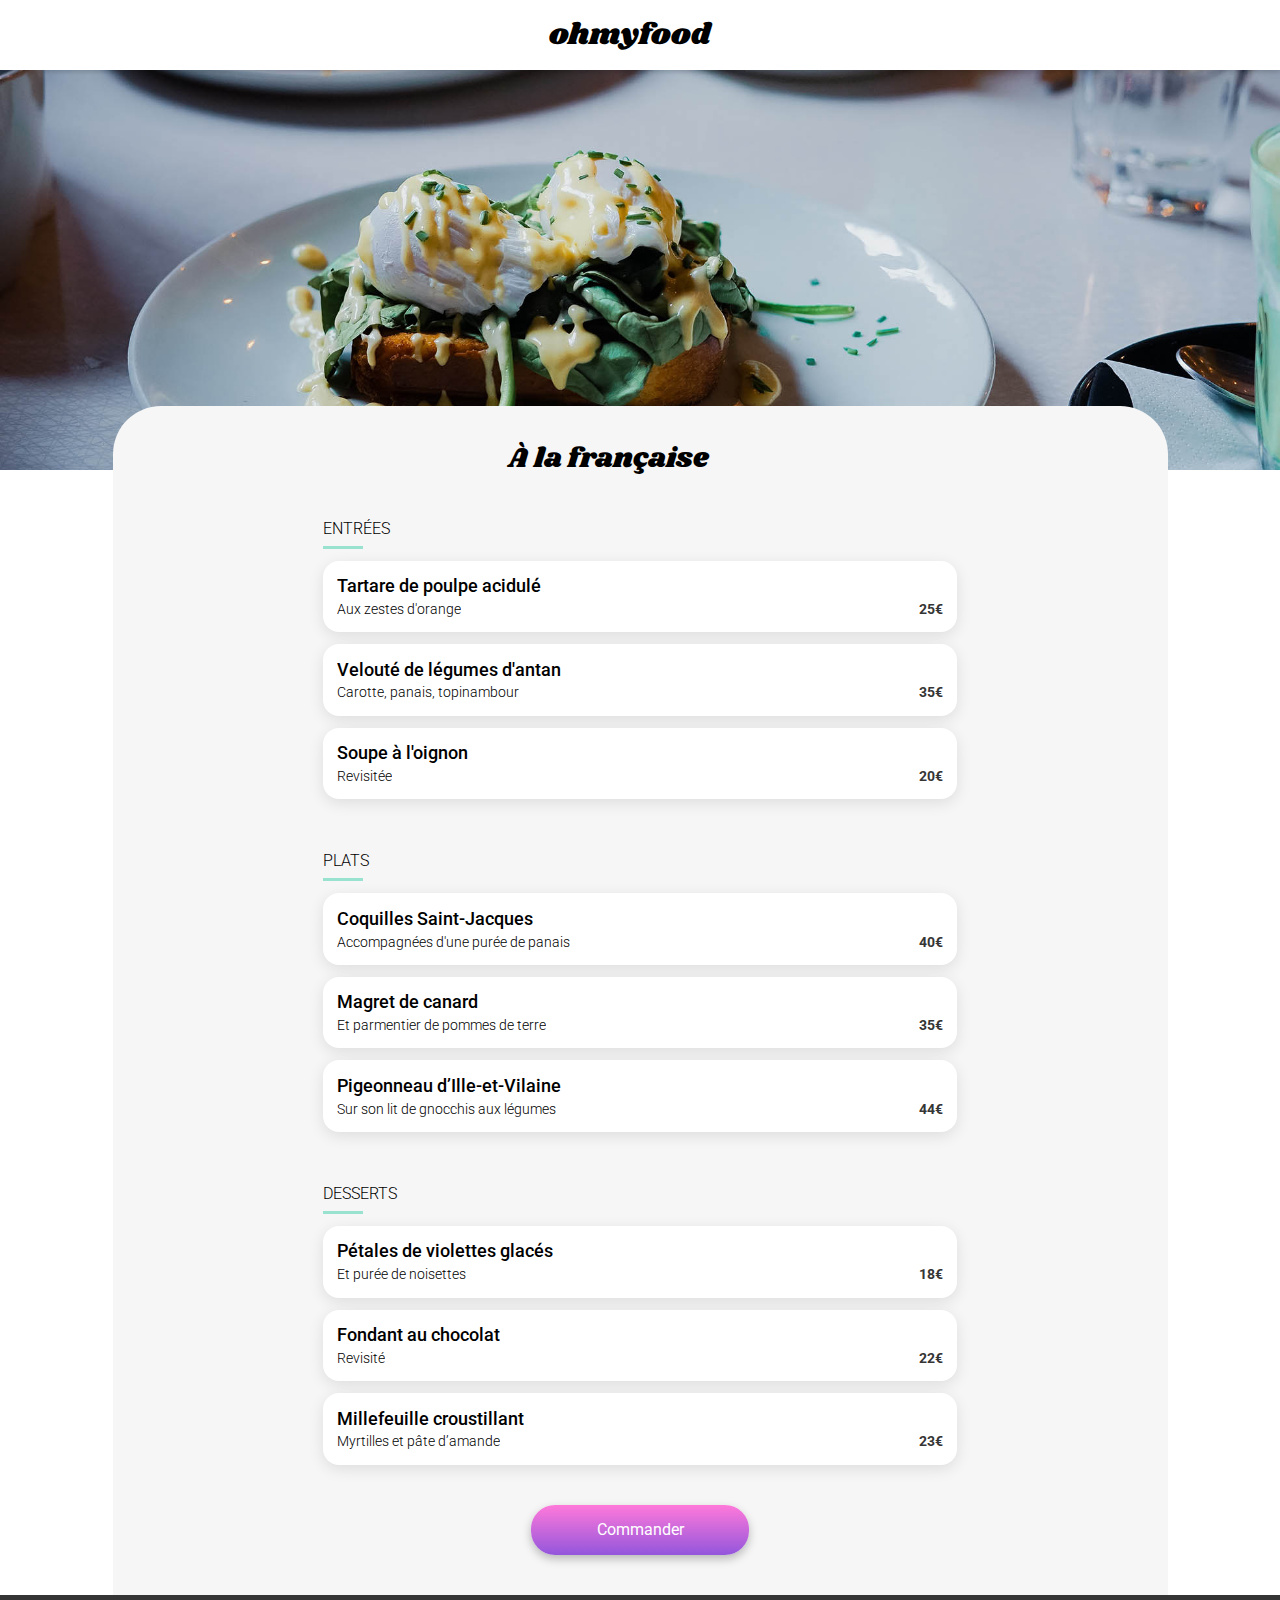
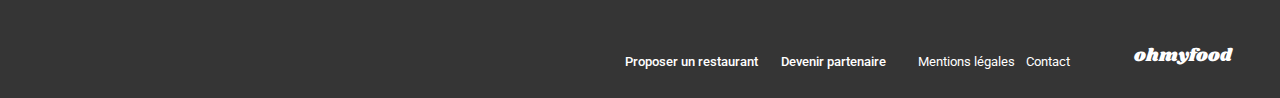
==== restaurants/a-la-francaise.html @ f5bf6209 "Structure et mise en page des restaurants" ====
<!DOCTYPE html>
<html lang="fr">
<head>
    <meta charset="UTF-8">
    <meta name="viewport" content="width=device-width, initial-scale=1.0">
    <title>Ohmyfood - La palette du goût</title>
    <link rel="stylesheet" href="https://cdnjs.cloudflare.com/ajax/libs/font-awesome/6.2.1/css/all.min.css"
        integrity="sha512-MV7K8+y+gLIBoVD59lQIYicR65iaqukzvf/nwasF0nqhPay5w/9lJmVM2hMDcnK1OnMGCdVK+iQrJ7lzPJQd1w=="
        crossorigin="anonymous" referrerpolicy="no-referrer" />
    <link rel="preconnect" href="https://fonts.googleapis.com">
    <link rel="preconnect" href="https://fonts.gstatic.com" crossorigin>
    <link href="https://fonts.googleapis.com/css2?family=Roboto:wght@300;400;500;700&family=Shrikhand&display=swap" rel="stylesheet">
    <link rel="stylesheet" href="../assets/css/restaurants.css">
</head>
<header>
    <a href="../index.html"><i class="fa-solid fa-arrow-left"></i></a>
    <h1>ohmyfood</h1>
</header>
<body>
        <img src="../assets/images/restaurants/toa-heftiba-DQKerTsQwi0-unsplash.jpg">
    <section class="menu">
        <div class="menu__title">
            <h1>À la française</h1>
            <div class="heart">
                <i class="fa-regular fa-heart fa-2x heart--empty"></i>
                <i class="fa-solid fa-heart fa-2x heart--full"></i>
            </div>
        </div>
        <div class="plats">
            <h2 class="plats__title">Entrées</h2>
            <a>
                <article class="card">
                    <div class="card-content">
                        <div class="card-content__txt">
                            <h3 class="card-content__txt--plat">Tartare de poulpe acidulé</h3>
                            <p class="card-content__txt--desc">Aux zestes d'orange</p>
                        </div>
                        <div class="card-content__price">
                            25€
                        </div>
                    </div>
                </article>
            </a>
            <a>
                <article class="card">
                    <div class="card-content">
                        <div class="card-content__txt">
                            <h3 class="card-content__txt--plat">Velouté de légumes d'antan</h3>
                            <p class="card-content__txt--desc">Carotte, panais, topinambour</p>
                        </div>
                        <div class="card-content__price">
                            35€
                        </div>
                    </div>
                </article>
            </a>
            <a>
                <article class="card">
                    <div class="card-content">
                        <div class="card-content__txt">
                            <h3 class="card-content__txt--plat">Soupe à l'oignon</h3>
                            <p class="card-content__txt--desc">Revisitée</p>
                        </div>
                        <div class="card-content__price">
                            20€
                        </div>
                    </div>
                </article>
            </a>

            <h2 class="plats__title">Plats</h2>
            <a>
                <article class="card">
                    <div class="card-content">
                        <div class="card-content__txt">
                            <h3 class="card-content__txt--plat">Coquilles Saint-Jacques</h3>
                            <p class="card-content__txt--desc">Accompagnées d'une purée de panais</p>
                        </div>
                        <div class="card-content__price">
                            40€
                        </div>
                    </div>
                </article>
            </a>
            <a>
                <article class="card">
                    <div class="card-content">
                        <div class="card-content__txt">
                            <h3 class="card-content__txt--plat">Magret de canard</h3>
                            <p class="card-content__txt--desc">Et parmentier de pommes de terre</p>
                        </div>
                        <div class="card-content__price">
                            35€
                        </div>
                    </div>
                </article>
            </a>
            <a>
                <article class="card">
                    <div class="card-content">
                        <div class="card-content__txt">
                            <h3 class="card-content__txt--plat">Pigeonneau d’Ille-et-Vilaine</h3>
                            <p class="card-content__txt--desc">Sur son lit de gnocchis aux légumes</p>
                        </div>
                        <div class="card-content__price">
                            44€
                        </div>
                    </div>
                </article>
            </a>

            <h2 class="plats__title">Desserts</h2>
            <a>
                <article class="card">
                    <div class="card-content">
                        <div class="card-content__txt">
                            <h3 class="card-content__txt--plat">Pétales de violettes glacés</h3>
                            <p class="card-content__txt--desc">Et purée de noisettes</p>
                        </div>
                        <div class="card-content__price">
                            18€
                        </div>
                    </div>
                </article>
            </a>
            <a>
                <article class="card">
                    <div class="card-content">
                        <div class="card-content__txt">
                            <h3 class="card-content__txt--plat">Fondant au chocolat</h3>
                            <p class="card-content__txt--desc">Revisité</p>
                        </div>
                        <div class="card-content__price">
                            22€
                        </div>
                    </div>
                </article>
            </a>
            <a>
                <article class="card">
                    <div class="card-content">
                        <div class="card-content__txt">
                            <h3 class="card-content__txt--plat">Millefeuille croustillant</h3>
                            <p class="card-content__txt--desc">Myrtilles et pâte d’amande</p>
                        </div>
                        <div class="card-content__price">
                            23€
                        </div>
                    </div>
                </article>
            </a>
        </div>
        <a href="#restaurants"><button type="button" class="cta">Commander</button></a>
    </section>
</body>
<footer class="footer">
    <div class="footer__title">
        <h1>ohmyfood</h1>  <!-- Logo blanc ohmyfood -->
    </div>
    <div class="footer__container">
        <div class="footer__container--liens footer__container--liens__strong">
        <a href="#"><i class="fa-solid fa-utensils"></i>Proposer un restaurant</a>
        <a href="#"><i class="fa-solid fa-handshake-angle"></i>Devenir partenaire</a>
        </div>
        <div class="footer__container--liens">
        <a href="#">Mentions légales</a>
        <a href="mailto:example@example.com">Contact</a>
        </div>
</footer>
</html>
---- assets/css/restaurants.css ----
* {
  font-family: "Roboto", sans-serif;
  box-sizing: border-box;
}
* a {
  text-decoration: none;
}
* h1 {
  font-family: "Shrikhand";
}

body {
  display: flex;
  flex-direction: column;
  justify-content: center;
  text-align: center;
  margin: 0;
  width: 100%;
}

.cta {
  background: linear-gradient(#FF79DA, #9356DC);
  border: 0;
  border-radius: 1.5rem;
  box-shadow: 0px 4px 10px rgba(0, 0, 0, 0.25);
  height: 3.125rem;
  width: 13.625rem;
  color: white;
  text-align: center;
  font-size: 1rem;
  transition: background 300ms ease-in-out;
}
.cta:hover {
  background: linear-gradient(#ff93e1, #a16be0);
  box-shadow: 0px 4px 15px rgba(0, 0, 0, 0.35);
}

.heart {
  position: relative;
  display: flex;
  justify-content: center;
  align-items: center;
  font-size: 0.7rem;
  margin-right: 1.5rem;
}
.heart--empty {
  position: absolute;
  color: black;
}
.heart--full {
  position: absolute;
  opacity: 0;
  background: linear-gradient(#FF79DA, #9356DC);
  background-clip: text;
  -webkit-background-clip: text;
  color: transparent;
  transition: all 400ms;
}
.heart:hover .heart--empty {
  opacity: 0;
}
.heart:hover .heart--full {
  opacity: 1;
}

header {
  display: flex;
  align-items: center;
  justify-content: space-between;
  padding: 0.8rem 5rem;
  gap: 2.5rem;
  box-shadow: 0px 2px 4px rgba(0, 0, 0, 0.15);
  z-index: 1;
}
header h1 {
  font-family: "Shrikhand";
  font-size: 1.875rem;
  font-weight: 400;
  display: block;
  margin: 0 auto;
}
header i {
  font-size: 1.5rem;
}
header a:visited {
  color: black;
}

header {
  padding: 0.8rem 5rem 0.8rem 1.2rem;
}

img {
  width: 100%;
  height: 17rem;
  object-fit: cover;
  object-position: 50% 70%;
}

.menu {
  display: flex;
  flex-direction: column;
  align-items: center;
  justify-content: center;
  width: 100%;
  max-width: 1055px;
  background-color: #F6F6F6;
  border-top-right-radius: 3rem;
  border-top-left-radius: 3rem;
  padding: 0 0.8rem;
  position: relative;
  top: -4rem;
  margin: 0 auto;
  margin-bottom: -4rem;
}
.menu__title {
  display: flex;
  gap: 3rem;
  align-self: center;
  padding: 2rem 0 0 0.5rem;
}
.menu__title h1 {
  margin: 0;
  font-size: 1.75rem;
  font-weight: 400;
}
.menu .plats {
  display: flex;
  flex-direction: column;
  width: 100%;
  max-width: 634px;
  gap: 0.75rem;
}
.menu .plats__title {
  margin: 2.5rem 0 0 0;
  font-size: 1rem;
  font-weight: 300;
  text-align: left;
  text-transform: uppercase;
}
.menu .plats__title::after {
  content: "";
  display: block;
  width: 2.5rem;
  height: 3px;
  background-color: #99E2D0;
  margin-top: 0.5rem;
}
.menu .plats .card {
  display: flex;
  align-items: center;
  background-color: white;
  border-radius: 1rem;
  box-shadow: 0px 4px 15px 0px rgba(0, 0, 0, 0.1);
}
.menu .plats .card-content {
  display: flex;
  align-items: flex-end;
  padding: 0.9rem;
  gap: 0.3rem;
  flex: 1 0 0;
}
.menu .plats .card-content__txt {
  display: flex;
  flex-direction: column;
  justify-content: center;
  align-items: flex-start;
  gap: 0.3rem;
  flex: 1 0 0;
}
.menu .plats .card-content__txt--plat, .menu .plats .card-content__txt--desc {
  margin: 0;
  flex-shrink: 0;
  text-overflow: ellipsis;
  overflow: hidden;
  white-space: nowrap;
}
.menu .plats .card-content__txt--plat {
  font-size: 1.125rem;
  font-weight: 500;
}
.menu .plats .card-content__txt--desc {
  font-size: 0.9rem;
  font-weight: 300;
}
.menu .plats .card-content__price {
  color: #353535;
  font-size: 0.9rem;
  font-weight: 700;
}
.menu .cta {
  margin: 2.5rem 0;
}

.footer {
  display: flex;
  flex-direction: column;
  align-items: flex-start;
  padding: 1.3rem 1.5rem;
  gap: 0.5rem;
  width: 100%;
  background-color: #353535;
}
.footer__title h1 {
  font-family: "Shrikhand";
  font-size: 1.125rem;
  font-weight: 400;
  color: white;
  padding: 0;
  margin: 0 0 0.5rem 0;
}
.footer__container {
  display: flex;
  flex-direction: column;
  gap: 0.5rem;
}
.footer__container--liens {
  display: flex;
  flex-direction: column;
  align-items: flex-start;
  gap: 0.5rem;
  list-style: none;
  padding: 0;
  margin: 0;
  font-size: 1rem;
  font-weight: 400;
}
.footer__container--liens__strong {
  font-weight: 500;
}
.footer__container--liens a {
  color: white;
}
.footer__container--liens a i {
  width: 0.7rem;
  height: 0.8rem;
  font-size: 13px;
  margin-right: 0.7rem;
}

/****** Media queries ***********/
/* Medium devices */
@media (min-width: 768px) {
  .footer {
    flex-direction: row-reverse;
    align-items: flex-end;
    padding: 3rem 3rem 1.8rem 0;
    gap: 4rem;
  }
  .footer__title h1 {
    margin: 0;
  }
  .footer__container {
    flex-direction: row;
    gap: 2rem;
  }
  .footer__container--liens {
    flex-direction: row;
    gap: 0.7rem;
    font-size: 0.8rem;
  }
}
/* Medium devices */
@media (min-width: 1024px) {
  img {
    height: 25rem;
    object-position: 50% 60%;
  }
}

/*# sourceMappingURL=restaurants.css.map */
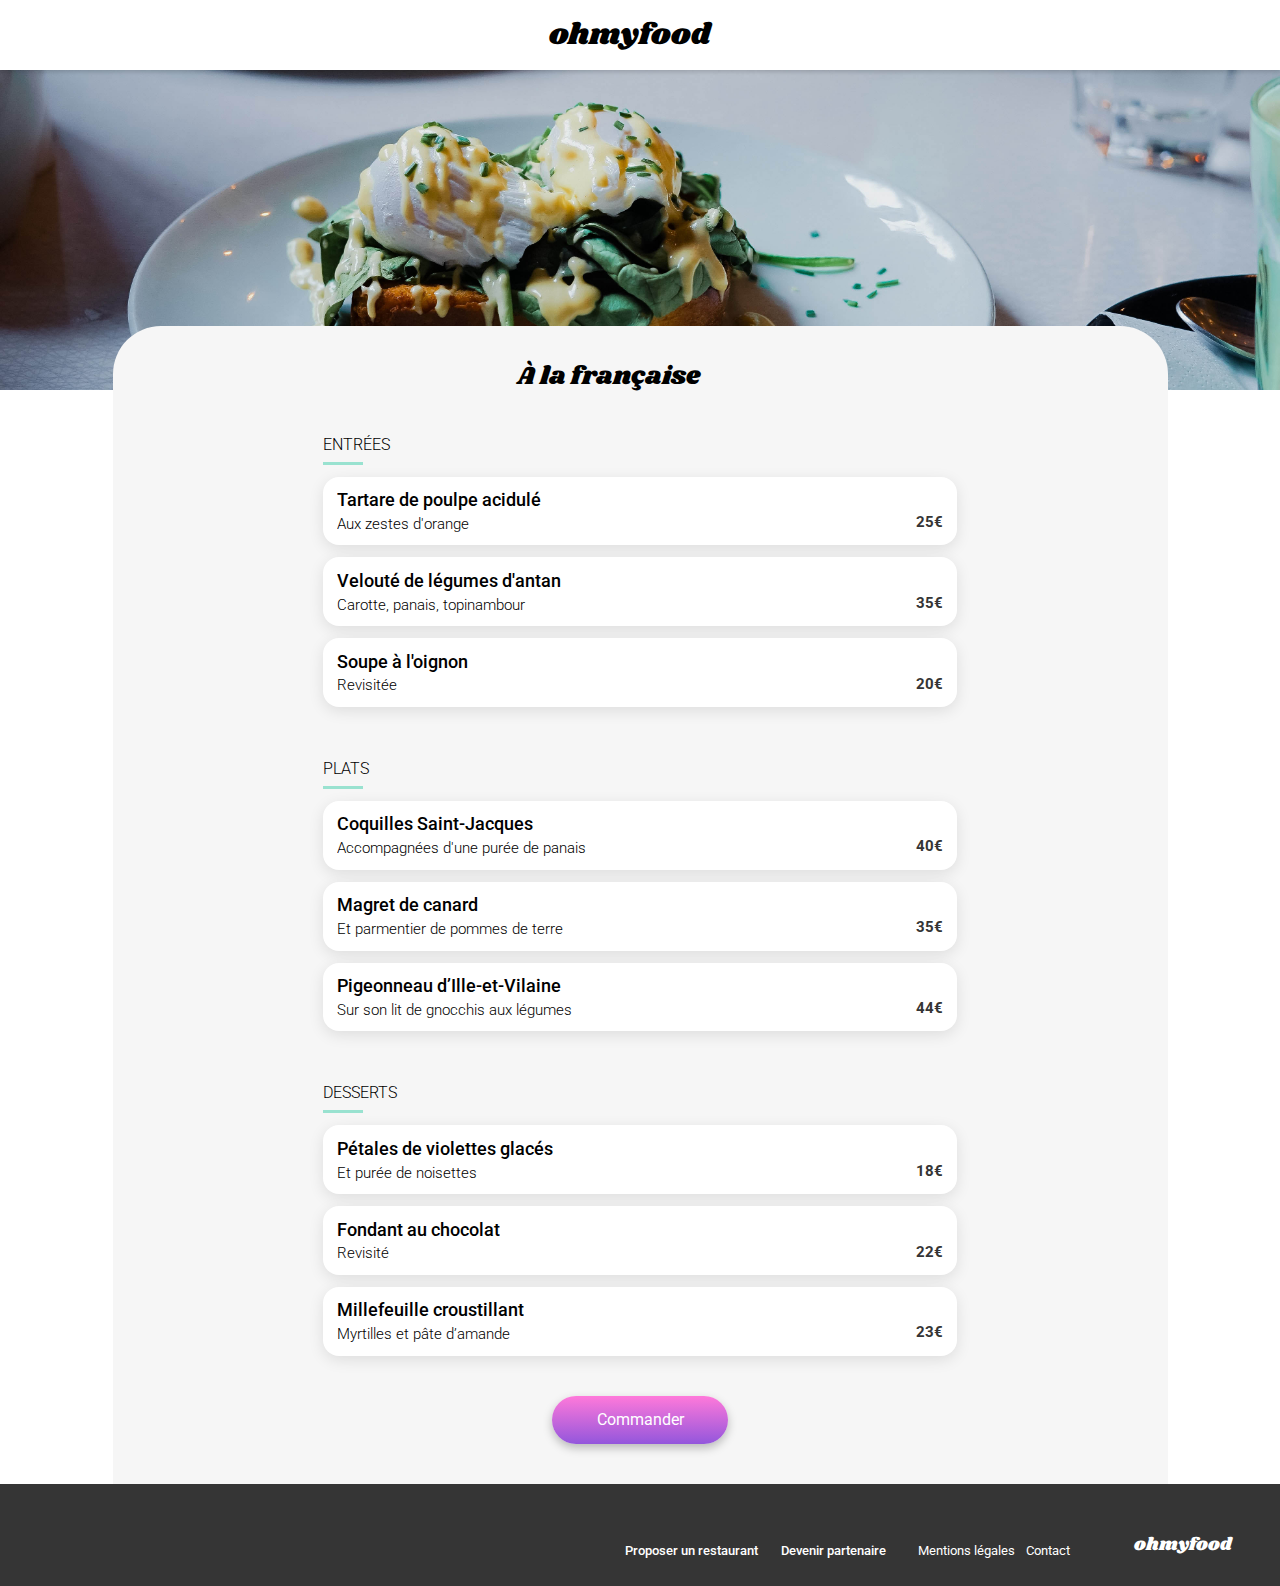
==== commit d6900961: "Ajout des animations, corrections globales et finalisation du projet" ====
--- a/restaurants/a-la-francaise.html
+++ b/restaurants/a-la-francaise.html
@@ -12,159 +12,151 @@
     <link href="https://fonts.googleapis.com/css2?family=Roboto:wght@300;400;500;700&family=Shrikhand&display=swap" rel="stylesheet">
     <link rel="stylesheet" href="../assets/css/restaurants.css">
 </head>
-<header>
-    <a href="../index.html"><i class="fa-solid fa-arrow-left"></i></a>
-    <h1>ohmyfood</h1>
-</header>
 <body>
-        <img src="../assets/images/restaurants/toa-heftiba-DQKerTsQwi0-unsplash.jpg">
-    <section class="menu">
-        <div class="menu__title">
-            <h1>À la française</h1>
-            <div class="heart">
-                <i class="fa-regular fa-heart fa-2x heart--empty"></i>
-                <i class="fa-solid fa-heart fa-2x heart--full"></i>
+    <div class="main-container">
+        <header>
+            <a href="../index.html"><i class="fa-solid fa-arrow-left"></i></a>
+            <h1>ohmyfood</h1>
+        </header>
+            <img src="../assets/images/restaurants/toa-heftiba-DQKerTsQwi0-unsplash@2x.jpg" alt="À la française">
+        <section class="menu">
+            <div class="menu__title">
+                <h2>À la française</h2>
+                <div class="heart">
+                    <i class="fa-regular fa-heart fa-2x heart--empty"></i>
+                    <i class="fa-solid fa-heart fa-2x heart--full"></i>
+                </div>
             </div>
-        </div>
-        <div class="plats">
-            <h2 class="plats__title">Entrées</h2>
-            <a>
-                <article class="card">
-                    <div class="card-content">
-                        <div class="card-content__txt">
-                            <h3 class="card-content__txt--plat">Tartare de poulpe acidulé</h3>
-                            <p class="card-content__txt--desc">Aux zestes d'orange</p>
+            <div class="plats">
+                <h3 class="plats__title">Entrées</h3>
+                    <article class="card">
+                        <div class="card-content">
+                            <div class="card-content__txt">
+                                <h4 class="card-content__txt--plat">Tartare de poulpe acidulé</h4>
+                                <p class="card-content__txt--desc">Aux zestes d'orange</p>
+                            </div>
+                            <div class="card-content__price">
+                                25€
+                            </div>
                         </div>
-                        <div class="card-content__price">
-                            25€
+                        <div class="card-check"><i class="fa-solid fa-circle-check"></i></div>
+                    </article>
+                    <article class="card">
+                        <div class="card-content">
+                            <div class="card-content__txt">
+                                <h4 class="card-content__txt--plat">Velouté de légumes d'antan</h4>
+                                <p class="card-content__txt--desc">Carotte, panais, topinambour</p>
+                            </div>
+                            <div class="card-content__price">
+                                35€
+                            </div>
                         </div>
-                    </div>
-                </article>
-            </a>
-            <a>
-                <article class="card">
-                    <div class="card-content">
-                        <div class="card-content__txt">
-                            <h3 class="card-content__txt--plat">Velouté de légumes d'antan</h3>
-                            <p class="card-content__txt--desc">Carotte, panais, topinambour</p>
+                        <div class="card-check"><i class="fa-solid fa-circle-check"></i></div>
+                    </article>
+                    <article class="card">
+                        <div class="card-content">
+                            <div class="card-content__txt">
+                                <h4 class="card-content__txt--plat">Soupe à l'oignon</h4>
+                                <p class="card-content__txt--desc">Revisitée</p>
+                            </div>
+                            <div class="card-content__price">
+                                20€
+                            </div>
                         </div>
-                        <div class="card-content__price">
-                            35€
+                        <div class="card-check"><i class="fa-solid fa-circle-check"></i></div>
+                    </article>
+                <h3 class="plats__title">Plats</h3>
+                    <article class="card">
+                        <div class="card-content">
+                            <div class="card-content__txt">
+                                <h4 class="card-content__txt--plat">Coquilles Saint-Jacques</h4>
+                                <p class="card-content__txt--desc">Accompagnées d'une purée de panais</p>
+                            </div>
+                            <div class="card-content__price">
+                                40€
+                            </div>
                         </div>
-                    </div>
-                </article>
-            </a>
-            <a>
-                <article class="card">
-                    <div class="card-content">
-                        <div class="card-content__txt">
-                            <h3 class="card-content__txt--plat">Soupe à l'oignon</h3>
-                            <p class="card-content__txt--desc">Revisitée</p>
+                        <div class="card-check"><i class="fa-solid fa-circle-check"></i></div>
+                    </article>
+                    <article class="card">
+                        <div class="card-content">
+                            <div class="card-content__txt">
+                                <h4 class="card-content__txt--plat">Magret de canard</h4>
+                                <p class="card-content__txt--desc">Et parmentier de pommes de terre</p>
+                            </div>
+                            <div class="card-content__price">
+                                35€
+                            </div>
                         </div>
-                        <div class="card-content__price">
-                            20€
+                        <div class="card-check"><i class="fa-solid fa-circle-check"></i></div>
+                    </article>
+                    <article class="card">
+                        <div class="card-content">
+                            <div class="card-content__txt">
+                                <h4 class="card-content__txt--plat">Pigeonneau d’Ille-et-Vilaine</h4>
+                                <p class="card-content__txt--desc">Sur son lit de gnocchis aux légumes</p>
+                            </div>
+                            <div class="card-content__price">
+                                44€
+                            </div>
                         </div>
-                    </div>
-                </article>
-            </a>
-
-            <h2 class="plats__title">Plats</h2>
-            <a>
-                <article class="card">
-                    <div class="card-content">
-                        <div class="card-content__txt">
-                            <h3 class="card-content__txt--plat">Coquilles Saint-Jacques</h3>
-                            <p class="card-content__txt--desc">Accompagnées d'une purée de panais</p>
+                        <div class="card-check"><i class="fa-solid fa-circle-check"></i></div>
+                    </article>
+                <h3 class="plats__title">Desserts</h3>
+                    <article class="card">
+                        <div class="card-content">
+                            <div class="card-content__txt">
+                                <h4 class="card-content__txt--plat">Pétales de violettes glacés</h4>
+                                <p class="card-content__txt--desc">Et purée de noisettes</p>
+                            </div>
+                            <div class="card-content__price">
+                                18€
+                            </div>
                         </div>
-                        <div class="card-content__price">
-                            40€
+                        <div class="card-check"><i class="fa-solid fa-circle-check"></i></div>
+                    </article>
+                    <article class="card">
+                        <div class="card-content">
+                            <div class="card-content__txt">
+                                <h4 class="card-content__txt--plat">Fondant au chocolat</h4>
+                                <p class="card-content__txt--desc">Revisité</p>
+                            </div>
+                            <div class="card-content__price">
+                                22€
+                            </div>
                         </div>
-                    </div>
-                </article>
-            </a>
-            <a>
-                <article class="card">
-                    <div class="card-content">
-                        <div class="card-content__txt">
-                            <h3 class="card-content__txt--plat">Magret de canard</h3>
-                            <p class="card-content__txt--desc">Et parmentier de pommes de terre</p>
+                        <div class="card-check"><i class="fa-solid fa-circle-check"></i></div>
+                    </article>
+                    <article class="card">
+                        <div class="card-content">
+                            <div class="card-content__txt">
+                                <h4 class="card-content__txt--plat">Millefeuille croustillant</h4>
+                                <p class="card-content__txt--desc">Myrtilles et pâte d’amande</p>
+                            </div>
+                            <div class="card-content__price">
+                                23€
+                            </div>
                         </div>
-                        <div class="card-content__price">
-                            35€
-                        </div>
-                    </div>
-                </article>
-            </a>
-            <a>
-                <article class="card">
-                    <div class="card-content">
-                        <div class="card-content__txt">
-                            <h3 class="card-content__txt--plat">Pigeonneau d’Ille-et-Vilaine</h3>
-                            <p class="card-content__txt--desc">Sur son lit de gnocchis aux légumes</p>
-                        </div>
-                        <div class="card-content__price">
-                            44€
-                        </div>
-                    </div>
-                </article>
-            </a>
-
-            <h2 class="plats__title">Desserts</h2>
-            <a>
-                <article class="card">
-                    <div class="card-content">
-                        <div class="card-content__txt">
-                            <h3 class="card-content__txt--plat">Pétales de violettes glacés</h3>
-                            <p class="card-content__txt--desc">Et purée de noisettes</p>
-                        </div>
-                        <div class="card-content__price">
-                            18€
-                        </div>
-                    </div>
-                </article>
-            </a>
-            <a>
-                <article class="card">
-                    <div class="card-content">
-                        <div class="card-content__txt">
-                            <h3 class="card-content__txt--plat">Fondant au chocolat</h3>
-                            <p class="card-content__txt--desc">Revisité</p>
-                        </div>
-                        <div class="card-content__price">
-                            22€
-                        </div>
-                    </div>
-                </article>
-            </a>
-            <a>
-                <article class="card">
-                    <div class="card-content">
-                        <div class="card-content__txt">
-                            <h3 class="card-content__txt--plat">Millefeuille croustillant</h3>
-                            <p class="card-content__txt--desc">Myrtilles et pâte d’amande</p>
-                        </div>
-                        <div class="card-content__price">
-                            23€
-                        </div>
-                    </div>
-                </article>
-            </a>
-        </div>
-        <a href="#restaurants"><button type="button" class="cta">Commander</button></a>
-    </section>
+                        <div class="card-check"><i class="fa-solid fa-circle-check"></i></div>
+                    </article>
+            </div>
+            <a href="#restaurants" class="cta">Commander</a>
+        </section>
+        <footer class="footer">
+            <div class="footer__title">
+                <h1>ohmyfood</h1>  <!-- Logo blanc ohmyfood -->
+            </div>
+            <div class="footer__container">
+                <div class="footer__container--liens footer__container--liens__strong">
+                <a href="#"><i class="fa-solid fa-utensils"></i>Proposer un restaurant</a>
+                <a href="#"><i class="fa-solid fa-handshake-angle"></i>Devenir partenaire</a>
+                </div>
+                <div class="footer__container--liens">
+                <a href="#">Mentions légales</a>
+                <a href="mailto:example@example.com">Contact</a>
+                </div>
+            </div>
+        </footer>
+    </div>
 </body>
-<footer class="footer">
-    <div class="footer__title">
-        <h1>ohmyfood</h1>  <!-- Logo blanc ohmyfood -->
-    </div>
-    <div class="footer__container">
-        <div class="footer__container--liens footer__container--liens__strong">
-        <a href="#"><i class="fa-solid fa-utensils"></i>Proposer un restaurant</a>
-        <a href="#"><i class="fa-solid fa-handshake-angle"></i>Devenir partenaire</a>
-        </div>
-        <div class="footer__container--liens">
-        <a href="#">Mentions légales</a>
-        <a href="mailto:example@example.com">Contact</a>
-        </div>
-</footer>
 </html>--- a/assets/css/restaurants.css
+++ b/assets/css/restaurants.css
@@ -1,3 +1,28 @@
+@keyframes spin {
+  to {
+    transform: rotate(360deg);
+  }
+}
+@keyframes fadeOut {
+  0% {
+    opacity: 1;
+    pointer-events: all;
+  }
+  100% {
+    opacity: 0;
+    pointer-events: none;
+  }
+}
+@keyframes fadeInFromLeft {
+  0% {
+    opacity: 0;
+    transform: translateX(-100vw);
+  }
+  100% {
+    opacity: 1;
+    transform: translateX(0);
+  }
+}
 * {
   font-family: "Roboto", sans-serif;
   box-sizing: border-box;
@@ -10,27 +35,44 @@
 }
 
 body {
-  display: flex;
-  flex-direction: column;
-  justify-content: center;
-  text-align: center;
   margin: 0;
   width: 100%;
 }
 
+header,
+.location,
+.explorer__section,
+.fonctionnement__section,
+.restaurants__section,
+footer {
+  width: 100%;
+  max-width: 1440px;
+}
+
+.main-container {
+  display: flex;
+  flex-direction: column;
+  justify-content: center;
+  align-items: center;
+}
+
 .cta {
+  display: inline-flex;
+  justify-content: center;
+  align-items: center;
   background: linear-gradient(#FF79DA, #9356DC);
   border: 0;
   border-radius: 1.5rem;
   box-shadow: 0px 4px 10px rgba(0, 0, 0, 0.25);
-  height: 3.125rem;
-  width: 13.625rem;
+  padding: 0.9rem 1.8rem;
+  min-width: 11rem;
   color: white;
   text-align: center;
   font-size: 1rem;
-  transition: background 300ms ease-in-out;
+  transition: transform 200ms ease-out, box-shadow 200ms ease-out;
 }
 .cta:hover {
+  transform: scale(1.02);
   background: linear-gradient(#ff93e1, #a16be0);
   box-shadow: 0px 4px 15px rgba(0, 0, 0, 0.35);
 }
@@ -63,6 +105,31 @@
   opacity: 1;
 }
 
+.loader {
+  display: flex;
+  flex-direction: column;
+  justify-content: center;
+  align-items: center;
+  gap: 2rem;
+  background-color: rgba(246, 246, 246, 0.8);
+  width: 100%;
+  height: 100vh;
+  position: fixed;
+  left: 0;
+  top: 0;
+  z-index: 9999;
+  animation: fadeOut 0.5s ease-in forwards 2s;
+}
+.loader__animation {
+  display: inline-block;
+  width: 50px;
+  height: 50px;
+  border: 3px solid rgba(147, 86, 220, 0.3);
+  border-radius: 50%;
+  border-top-color: #9356DC;
+  animation: spin 1s ease-in-out infinite, fadeOut 0.5s ease-in forwards 2s;
+}
+
 header {
   display: flex;
   align-items: center;
@@ -90,11 +157,22 @@
   padding: 0.8rem 5rem 0.8rem 1.2rem;
 }
 
+header,
+footer {
+  max-width: 100%;
+}
+
 img {
   width: 100%;
   height: 17rem;
   object-fit: cover;
   object-position: 50% 70%;
+}
+@media (min-width: 1024px) {
+  img {
+    height: 20rem;
+    object-position: 50% 60%;
+  }
 }
 
 .menu {
@@ -115,14 +193,20 @@
 }
 .menu__title {
   display: flex;
-  gap: 3rem;
+  gap: 1.5rem;
   align-self: center;
   padding: 2rem 0 0 0.5rem;
 }
-.menu__title h1 {
+@media (min-width: 634px) {
+  .menu__title {
+    gap: 3rem;
+  }
+}
+.menu__title h2 {
   margin: 0;
-  font-size: 1.75rem;
+  font-size: 1.6rem;
   font-weight: 400;
+  font-family: "Shrikhand";
 }
 .menu .plats {
   display: flex;
@@ -137,6 +221,7 @@
   font-weight: 300;
   text-align: left;
   text-transform: uppercase;
+  /*** Animation titres ***/
 }
 .menu .plats__title::after {
   content: "";
@@ -146,47 +231,152 @@
   background-color: #99E2D0;
   margin-top: 0.5rem;
 }
+.menu .plats__title:nth-child(1) {
+  animation: fadeInFromLeft 0.5s ease-out -0.1s backwards;
+}
+.menu .plats__title:nth-child(2) {
+  animation: fadeInFromLeft 0.5s ease-out 0s backwards;
+}
+.menu .plats__title:nth-child(3) {
+  animation: fadeInFromLeft 0.5s ease-out 0.1s backwards;
+}
+.menu .plats__title:nth-child(4) {
+  animation: fadeInFromLeft 0.5s ease-out 0.2s backwards;
+}
+.menu .plats__title:nth-child(5) {
+  animation: fadeInFromLeft 0.5s ease-out 0.3s backwards;
+}
+.menu .plats__title:nth-child(6) {
+  animation: fadeInFromLeft 0.5s ease-out 0.4s backwards;
+}
+.menu .plats__title:nth-child(7) {
+  animation: fadeInFromLeft 0.5s ease-out 0.5s backwards;
+}
+.menu .plats__title:nth-child(8) {
+  animation: fadeInFromLeft 0.5s ease-out 0.6s backwards;
+}
+.menu .plats__title:nth-child(9) {
+  animation: fadeInFromLeft 0.5s ease-out 0.7s backwards;
+}
+.menu .plats__title:nth-child(10) {
+  animation: fadeInFromLeft 0.5s ease-out 0.8s backwards;
+}
+.menu .plats__title:nth-child(11) {
+  animation: fadeInFromLeft 0.5s ease-out 0.9s backwards;
+}
+.menu .plats__title:nth-child(12) {
+  animation: fadeInFromLeft 0.5s ease-out 1s backwards;
+}
+.menu .plats__title:nth-child(13) {
+  animation: fadeInFromLeft 0.5s ease-out 1.1s backwards;
+}
 .menu .plats .card {
   display: flex;
-  align-items: center;
+  height: 4.3rem;
   background-color: white;
   border-radius: 1rem;
   box-shadow: 0px 4px 15px 0px rgba(0, 0, 0, 0.1);
+  overflow: hidden;
+  /*** Animations plats ***/
 }
 .menu .plats .card-content {
   display: flex;
-  align-items: flex-end;
+  justify-content: space-between;
+  align-items: center;
+  width: 100%;
+  min-width: 0;
   padding: 0.9rem;
   gap: 0.3rem;
-  flex: 1 0 0;
 }
 .menu .plats .card-content__txt {
   display: flex;
   flex-direction: column;
-  justify-content: center;
-  align-items: flex-start;
   gap: 0.3rem;
-  flex: 1 0 0;
+  min-width: 0;
 }
 .menu .plats .card-content__txt--plat, .menu .plats .card-content__txt--desc {
   margin: 0;
-  flex-shrink: 0;
+  display: block;
   text-overflow: ellipsis;
   overflow: hidden;
   white-space: nowrap;
 }
 .menu .plats .card-content__txt--plat {
-  font-size: 1.125rem;
+  font-size: 15px;
   font-weight: 500;
 }
+@media (min-width: 634px) {
+  .menu .plats .card-content__txt--plat {
+    font-size: 18px;
+  }
+}
 .menu .plats .card-content__txt--desc {
-  font-size: 0.9rem;
+  font-size: 12px;
   font-weight: 300;
+}
+@media (min-width: 634px) {
+  .menu .plats .card-content__txt--desc {
+    font-size: 15px;
+  }
 }
 .menu .plats .card-content__price {
   color: #353535;
-  font-size: 0.9rem;
+  align-self: flex-end;
+  font-size: 15px;
   font-weight: 700;
+}
+.menu .plats .card:nth-child(2) {
+  animation: fadeInFromLeft 0.5s ease-out 0s backwards;
+}
+.menu .plats .card:nth-child(3) {
+  animation: fadeInFromLeft 0.5s ease-out 0.1s backwards;
+}
+.menu .plats .card:nth-child(4) {
+  animation: fadeInFromLeft 0.5s ease-out 0.2s backwards;
+}
+.menu .plats .card:nth-child(5) {
+  animation: fadeInFromLeft 0.5s ease-out 0.3s backwards;
+}
+.menu .plats .card:nth-child(6) {
+  animation: fadeInFromLeft 0.5s ease-out 0.4s backwards;
+}
+.menu .plats .card:nth-child(7) {
+  animation: fadeInFromLeft 0.5s ease-out 0.5s backwards;
+}
+.menu .plats .card:nth-child(8) {
+  animation: fadeInFromLeft 0.5s ease-out 0.6s backwards;
+}
+.menu .plats .card:nth-child(9) {
+  animation: fadeInFromLeft 0.5s ease-out 0.7s backwards;
+}
+.menu .plats .card:nth-child(10) {
+  animation: fadeInFromLeft 0.5s ease-out 0.8s backwards;
+}
+.menu .plats .card:nth-child(11) {
+  animation: fadeInFromLeft 0.5s ease-out 0.9s backwards;
+}
+.menu .plats .card:nth-child(12) {
+  animation: fadeInFromLeft 0.5s ease-out 1s backwards;
+}
+.menu .plats .card:nth-child(13) {
+  animation: fadeInFromLeft 0.5s ease-out 1.1s backwards;
+}
+.menu .plats .card-check {
+  display: flex;
+  justify-content: center;
+  align-items: center;
+  width: 70px;
+  margin-right: -70px;
+  overflow: hidden;
+  background-color: #99E2D0;
+  transition: margin-right 0.2s ease-in-out;
+}
+.menu .plats .card-check i {
+  color: white;
+  font-size: 1.3rem;
+}
+.menu .plats .card:hover .card-check {
+  margin-right: 0;
 }
 .menu .cta {
   margin: 2.5rem 0;
@@ -200,6 +390,14 @@
   gap: 0.5rem;
   width: 100%;
   background-color: #353535;
+}
+@media (min-width: 768px) {
+  .footer {
+    flex-direction: row-reverse;
+    align-items: flex-end;
+    padding: 3rem 3rem 1.8rem 0;
+    gap: 4rem;
+  }
 }
 .footer__title h1 {
   font-family: "Shrikhand";
@@ -209,10 +407,21 @@
   padding: 0;
   margin: 0 0 0.5rem 0;
 }
+@media (min-width: 768px) {
+  .footer__title h1 {
+    margin: 0;
+  }
+}
 .footer__container {
   display: flex;
   flex-direction: column;
   gap: 0.5rem;
+}
+@media (min-width: 768px) {
+  .footer__container {
+    flex-direction: row;
+    gap: 2rem;
+  }
 }
 .footer__container--liens {
   display: flex;
@@ -225,6 +434,13 @@
   font-size: 1rem;
   font-weight: 400;
 }
+@media (min-width: 768px) {
+  .footer__container--liens {
+    flex-direction: row;
+    gap: 0.7rem;
+    font-size: 0.8rem;
+  }
+}
 .footer__container--liens__strong {
   font-weight: 500;
 }
@@ -238,34 +454,4 @@
   margin-right: 0.7rem;
 }
 
-/****** Media queries ***********/
-/* Medium devices */
-@media (min-width: 768px) {
-  .footer {
-    flex-direction: row-reverse;
-    align-items: flex-end;
-    padding: 3rem 3rem 1.8rem 0;
-    gap: 4rem;
-  }
-  .footer__title h1 {
-    margin: 0;
-  }
-  .footer__container {
-    flex-direction: row;
-    gap: 2rem;
-  }
-  .footer__container--liens {
-    flex-direction: row;
-    gap: 0.7rem;
-    font-size: 0.8rem;
-  }
-}
-/* Medium devices */
-@media (min-width: 1024px) {
-  img {
-    height: 25rem;
-    object-position: 50% 60%;
-  }
-}
-
 /*# sourceMappingURL=restaurants.css.map */
